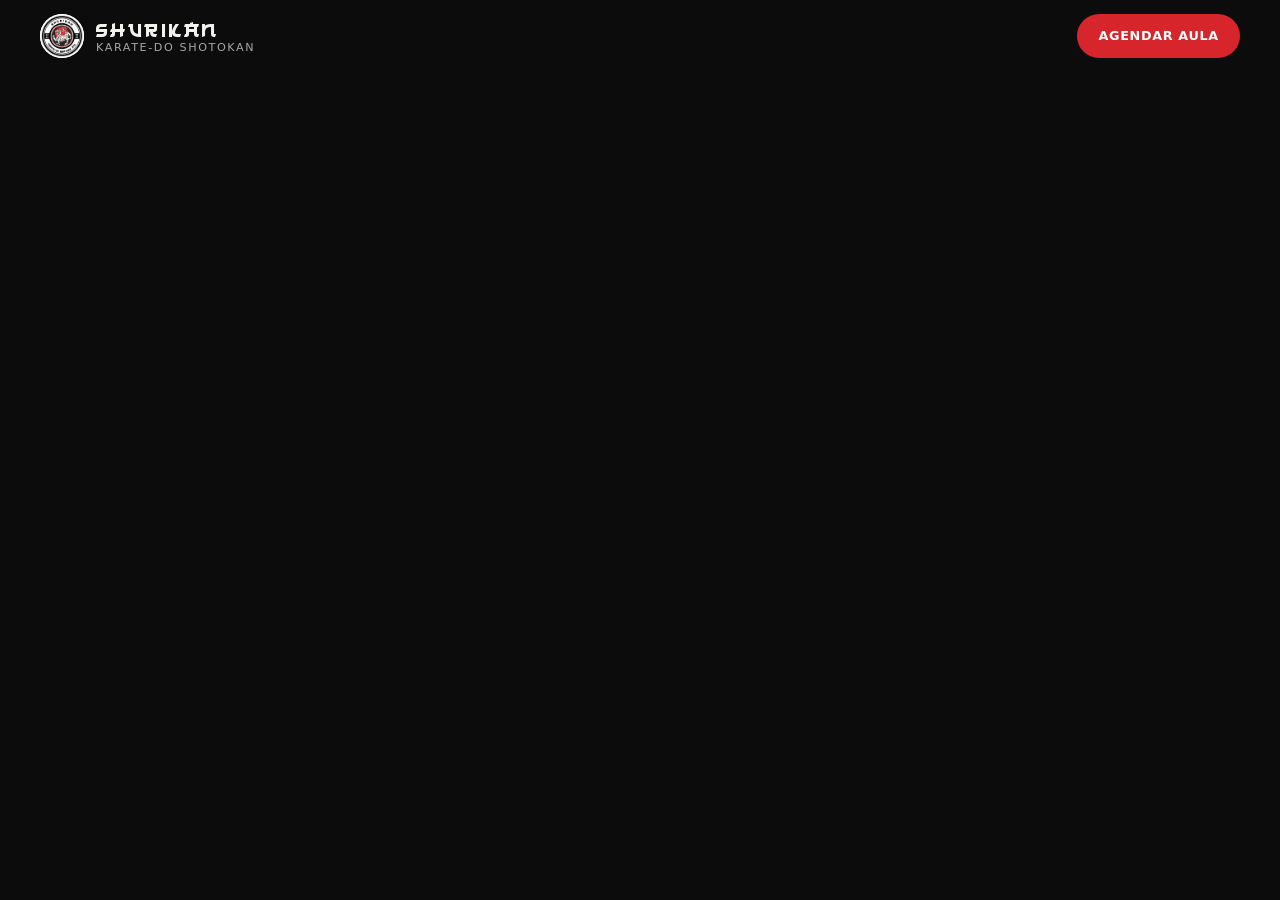
==== pages/skaa.html @ 4d8ead23 "add: pag Skaa em construcao" ====
<!doctype html>
<html lang="pt-br">
  <head>
    <meta charset="UTF-8" />
    <meta name="viewport" content="width=device-width, initial-scale=1.0" />
    <title>SKAA - Escola de Karate</title>

    <link rel="stylesheet" href="../css/style.css" />
    <link rel="icon" href="../assets/img/logo.png" type="image/png"/>

  </head>
  <body>

    <header class="header">
      <div class="container header__inner">
        <a href="/#inicio" class="brand" aria-label="Shurikan, página inicial">
          <span class="brand__logo"
            ><img src="../assets/img/logo.png" alt="Logo da academia" width="44" height="44"
          /></span>
          <span class="brand__text">
            <strong>Shurikan</strong>
            <small>Karate-Do Shotokan</small>
          </span>
        </a>

        <button
          class="nav-toggle"
          aria-expanded="false"
          aria-controls="menu"
          aria-label="Abrir menu"
        >
          <span></span><span></span><span></span>
        </button>

        <nav class="nav" id="menu" aria-label="Principal">
          <a href="/#contato" class="btn btn--red btn--sm">Agendar aula</a>
        </nav>
      </div>
    </header>

    <main>
      
    </main>

   
  </body>
</html>
---- css/style.css ----
/* =========================================================
   Shurikan Karate-Do Shotokan Ryu
   Tema único escuro, baseado no logo: preto, branco e o vermelho do sol.
   Raio: botões em pílula, todo o resto 14px.
   ========================================================= */

/* ---------- Fonte do título (Japanese 2020, Hawtpixel) ---------- */
@font-face {
  font-family: "Japanese 2020";
  src: url("../assets/fonts/japanese-2020.ttf") format("truetype");
  font-weight: 100 900; /* peso único: evita negrito "falso" */
  /* Os acentos desta fonte são vazios: letras acentuadas caem para a Oswald */
  unicode-range: U+0020-007E;
  font-display: swap;
}

:root {
  --bg: #0c0c0c;
  --ink: #131313;
  --surface: #1a1a1a;
  --text: #f2f1ee;
  --muted: #a6a6a6;
  --line: rgba(242, 241, 238, 0.1);
  --red: #d7262b;
  --red-dark: #a9171c;

  --font-brand: "Japanese 2020", "Oswald", "Arial Narrow", sans-serif;
  --font-ui: "Oswald", "Arial Narrow", sans-serif;
  --font-body: "Geist", system-ui, -apple-system, "Segoe UI", sans-serif;
  --font-jp: "Noto Serif JP", serif;

  --radius: 14px;
  --header-h: 72px;
  --container: 1200px;
  --ease: cubic-bezier(.16, 1, .3, 1);
}

/* ---------- Base ---------- */
*, *::before, *::after { box-sizing: border-box; }

html { scroll-behavior: smooth; scroll-padding-top: var(--header-h); }

body {
  margin: 0;
  font-family: var(--font-body);
  font-size: 1rem;
  line-height: 1.65;
  color: var(--text);
  background: var(--bg);
  -webkit-font-smoothing: antialiased;
}

img { max-width: 100%; display: block; }
a { color: inherit; }
h1, h2, h3 { margin: 0; line-height: 1.15; }
p { margin: 0 0 1rem; }
dl, dd { margin: 0; }

.container { width: min(100% - 32px, var(--container)); margin-inline: auto; }

.skip-link {
  position: absolute; left: 16px; top: -60px; z-index: 100;
  background: var(--red); color: var(--text); padding: 10px 16px; border-radius: 8px;
}
.skip-link:focus { top: 12px; }

:focus-visible { outline: 3px solid var(--red); outline-offset: 3px; }

.muted { color: var(--muted); max-width: 52ch; }
.lead { font-size: 1.15rem; color: var(--text); }
.note { margin: 1.75rem 0 0; font-size: .875rem; color: var(--muted); }

/* ---------- Botões ---------- */
.btn {
  display: inline-flex; align-items: center; justify-content: center;
  padding: .9rem 1.7rem; white-space: nowrap;
  font-family: var(--font-body); font-weight: 600; font-size: .95rem;
  letter-spacing: .05em; text-transform: uppercase; text-decoration: none;
  border: 2px solid transparent; border-radius: 999px; cursor: pointer;
  transition: transform .3s var(--ease), background-color .2s, color .2s, border-color .2s;
}
.btn:hover { transform: translateY(-2px); }
.btn:active { transform: translateY(1px) scale(.98); }
.btn--red { background: var(--red); color: #fff; }
.btn--red:hover { background: var(--red-dark); }
.btn--ghost { border-color: rgba(242, 241, 238, .5); color: var(--text); }
.btn--ghost:hover { border-color: var(--text); background: var(--text); color: var(--bg); }
.btn--light { background: var(--text); color: var(--red-dark); }
.btn--light:hover { background: var(--bg); color: var(--text); }
.btn--sm { padding: .6rem 1.2rem; font-size: .8rem; }
.btn--block { width: 100%; }

/* ---------- Títulos ---------- */
.eyebrow {
  font-family: var(--font-ui); font-weight: 500; font-size: .9rem;
  letter-spacing: .25em; text-transform: uppercase; color: var(--red);
  margin-bottom: 1.1rem;
}

.title {
  font-family: var(--font-brand); font-weight: 400;
  font-size: clamp(1.9rem, 3.8vw, 2.8rem); text-transform: uppercase;
  margin-bottom: 1.25rem; max-width: 24ch; text-wrap: balance;
}

.section { padding: clamp(5rem, 11vw, 8.5rem) 0; position: relative; }
.section--ink { background: var(--ink); }

/* ---------- Header ---------- */
.header {
  position: fixed; inset: 0 0 auto; z-index: 50; height: var(--header-h);
  display: flex; align-items: center;
  transition: background-color .3s, box-shadow .3s;
}
.header.is-scrolled { background: rgba(12, 12, 12, .9); backdrop-filter: blur(12px); box-shadow: 0 1px 0 var(--line); }
.header__inner { display: flex; align-items: center; justify-content: space-between; gap: 1rem; }

.brand { display: flex; align-items: center; gap: .75rem; text-decoration: none; }
.brand__logo { width: 44px; height: 44px; border-radius: 50%; overflow: hidden; background: #fff; flex-shrink: 0; }
.brand__logo img { width: 100%; height: 100%; transform: scale(1.18); }
.brand__text { display: flex; flex-direction: column; line-height: 1.15; }
.brand__text strong { font-family: var(--font-brand); font-weight: 400; font-size: 1.3rem; letter-spacing: .12em; text-transform: uppercase; }
.brand__text small { font-size: .7rem; letter-spacing: .14em; text-transform: uppercase; color: var(--muted); }

.nav { display: flex; align-items: center; gap: 2rem; }
.nav a:not(.btn) {
  position: relative; text-decoration: none;
  font-family: var(--font-body); font-weight: 500; font-size: .85rem; letter-spacing: .08em; text-transform: uppercase;
}
.nav a:not(.btn)::after {
  content: ""; position: absolute; left: 0; bottom: -6px; width: 100%; height: 2px;
  background: var(--red); transform: scaleX(0); transform-origin: left; transition: transform .3s var(--ease);
}
.nav a:not(.btn):hover::after, .nav a.is-active::after { transform: scaleX(1); }

.nav-toggle { display: none; }

/* ---------- Hero ---------- */
.hero {
  position: relative; min-height: 100vh; min-height: 100dvh;
  display: flex; align-items: center;
  padding: calc(var(--header-h) + 2.5rem) 0 4rem;
  background: radial-gradient(ellipse at 72% 45%, #1d1d1d 0%, var(--bg) 62%);
  overflow: hidden; isolation: isolate;
}
.hero__sun {
  position: absolute; z-index: -1;
  width: min(74vw, 700px); aspect-ratio: 1; border-radius: 50%;
  right: -7%; top: 50%; transform: translateY(-50%);
  background: radial-gradient(circle at 38% 36%, #e2353a 0%, var(--red) 46%, var(--red-dark) 100%);
}
.hero__kanji {
  position: absolute; z-index: -1; left: 1.5%; top: 50%; transform: translateY(-50%);
  writing-mode: vertical-rl; font-family: var(--font-jp); font-size: clamp(6rem, 15vw, 12rem);
  color: rgba(242, 241, 238, .035); line-height: 1; user-select: none;
}
.hero__inner { display: grid; grid-template-columns: 1.15fr .85fr; align-items: center; gap: 3rem; }
.hero h1 {
  font-family: var(--font-brand); font-weight: 400;
  font-size: clamp(2.3rem, 6.2vw, 4.6rem); text-transform: uppercase; margin-bottom: 1.5rem;
}
.hero h1 span { color: var(--red); }
.hero__lead { max-width: 30rem; font-size: 1.15rem; color: #d6d5d2; margin-bottom: 2.25rem; }
.hero__actions { display: flex; flex-wrap: wrap; gap: 1rem; }

.hero__emblem { display: flex; justify-content: center; }
.emblem {
  width: min(100%, 410px); aspect-ratio: 1; border-radius: 50%; overflow: hidden; background: #fff;
  box-shadow: 0 0 0 10px rgba(12, 12, 12, .35), 0 40px 90px rgba(60, 4, 6, .55);
}
.emblem img { width: 100%; height: 100%; transform: scale(1.12); }

/* Entrada do hero: guia o olhar título → texto → botões → emblema */
@media (prefers-reduced-motion: no-preference) {
  .hero__content > *, .hero__emblem { animation: rise .9s var(--ease) both; }
  .hero__content > :nth-child(2) { animation-delay: .08s; }
  .hero__content > :nth-child(3) { animation-delay: .16s; }
  .hero__content > :nth-child(4) { animation-delay: .24s; }
  .hero__emblem { animation-name: pop; animation-duration: 1.1s; animation-delay: .2s; }
}
@keyframes rise { from { opacity: 0; transform: translateY(24px); } }
@keyframes pop { from { opacity: 0; transform: scale(.92); } }

/* ---------- Filiações ---------- */
.affil { border-block: 1px solid var(--line); background: var(--bg); }
.affil__inner { display: flex; align-items: center; justify-content: center; gap: clamp(1.5rem, 4vw, 3rem); padding-block: 1.75rem; }
.affil__label { margin: 0; font-family: var(--font-ui); font-size: .95rem; letter-spacing: .2em; text-transform: uppercase; color: var(--muted); }
.affil__list { list-style: none; margin: 0; padding: 0; display: flex; align-items: center; }
.affil__list li { font-family: var(--font-brand); font-size: clamp(1.8rem, 4vw, 2.6rem); letter-spacing: .08em; padding-inline: clamp(1.5rem, 4vw, 3rem); }
.affil__list li + li { border-left: 1px solid var(--line); }
.affil__list li:last-child { padding-right: 0; }

/* ---------- O Dojo (assimétrico: texto largo, imagem estreita e deslocada) ---------- */
.dojo { display: grid; grid-template-columns: 7fr 5fr; gap: clamp(2.5rem, 7vw, 6rem); align-items: start; }
.dojo__text p:not(.lead) { color: var(--muted); max-width: 60ch; }

.pillars { margin-top: 2.5rem; border-top: 1px solid var(--line); }
.pillars > div { display: grid; grid-template-columns: 9rem 1fr; gap: 1rem; padding-top: 1.25rem; align-items: baseline; }
.pillars dt { font-family: var(--font-ui); letter-spacing: .12em; text-transform: uppercase; color: var(--red); }
.pillars dd { color: var(--muted); }

.dojo__media {
  position: relative; margin: 4rem 0 0; aspect-ratio: 4 / 5; border-radius: var(--radius);
  background: var(--surface); overflow: hidden;
  display: flex; flex-direction: column; align-items: center; justify-content: center; gap: 5.75rem;
  box-shadow: 0px 1px 10px 0px #ff0000ba;
}
.dojo__media::before {
  content: ""; position: absolute; width: 72%; aspect-ratio: 1; border-radius: 50%;
  background: var(--red); top: 13%;
}
.dojo__kanji {
  position: relative; font-family: var(--font-jp); font-size: clamp(5rem, 11vw, 8rem);
  writing-mode: vertical-rl; line-height: 1.05;
}
.dojo__media figcaption {
  position: relative; font-size: .9rem; letter-spacing: .14em; text-transform: uppercase; color: var(--muted);
  text-align: center; padding: 0 1.5rem;
}

/* ---------- Dojo Kun (cabeçalho fixo à esquerda, lista à direita) ---------- */
.kun-wrap { display: grid; grid-template-columns: 5fr 7fr; gap: clamp(2.5rem, 7vw, 6rem); align-items: start; }
.kun-head { position: sticky; top: calc(var(--header-h) + 2rem); }
.kun-head__kanji {
  display: block; margin-top: 2.5rem; font-family: var(--font-jp); font-size: clamp(3.5rem, 7vw, 5.5rem);
  line-height: 1; color: transparent; -webkit-text-stroke: 1px rgba(215, 38, 43, .7);
}

.kun { list-style: none; margin: 0; padding: 0; }
.kun li {
  display: grid; grid-template-columns: 3.5rem 1fr; gap: 1.5rem; align-items: start;
  padding: 1.9rem 0;
}
.kun li + li { border-top: 1px solid var(--line); }
.kun li:first-child { padding-top: 0; }
.kun__mark { font-family: var(--font-jp); font-size: 2.6rem; line-height: .8; color: var(--red); padding-top: .55rem; }
.kun h3 {
  font-family: var(--font-ui); font-weight: 500; font-size: clamp(1.25rem, 2.3vw, 1.6rem);
  text-transform: uppercase; letter-spacing: .03em; margin-bottom: .35rem;
}
.kun p { margin: 0; color: var(--muted); font-style: italic; }

/* ---------- Horários (dois blocos de tamanhos diferentes) ---------- */
.schedule { display: grid; grid-template-columns: 7fr 5fr; gap: 1.25rem; margin-top: 1.5rem; }
.slot {
  border-radius: var(--radius); background: var(--surface); padding: clamp(1.75rem, 4vw, 2.75rem);
  display: flex; flex-direction: column; min-height: 17rem;
}
.slot--red { background: var(--red); }
.slot__days { font-family: var(--font-ui); font-size: 1.05rem; letter-spacing: .18em; text-transform: uppercase; margin-bottom: auto; }
.slot__time { font-family: var(--font-brand); font-size: clamp(2.6rem, 6vw, 4.4rem); line-height: 1; margin: 2rem 0 .75rem; white-space: nowrap; }
.slot__time span { font-family: var(--font-ui); font-size: .38em; letter-spacing: .1em; text-transform: uppercase; vertical-align: middle; opacity: .7; }
.slot__period { margin: 0; color: var(--muted); }
.slot--red .slot__period { color: rgba(255, 255, 255, .8); }

/* ---------- Faixas ---------- */
.grad-head { margin-bottom: 3.5rem; }
.belts { list-style: none; padding: 0; margin: 0; display: grid; grid-template-columns: repeat(9, 1fr); gap: 1rem; }
.belts li {
  display: flex; flex-direction: column; align-items: center; gap: 1rem;
  font-family: var(--font-ui); text-transform: uppercase; letter-spacing: .08em; font-size: .9rem; color: var(--muted);
}
.belt {
  position: relative; width: 100%; height: 22px; border-radius: 4px; background: var(--belt);
  box-shadow: none;
}
.belt::after {
  content: ""; position: absolute; left: 50%; top: 50%; width: 18px; height: 36px; transform: translate(-50%, -50%);
  background: var(--belt); border-radius: 3px;
}
.belts__black .belt, .belts__black .belt::after { box-shadow: inset 0 0 0 1px rgba(242, 241, 238, .3); }
.belts__black { color: var(--text) !important; }

/* ---------- Chamada (único bloco de cor da página) ---------- */
.cta { background: var(--red); padding: clamp(3.5rem, 7vw, 5rem) 0; overflow: hidden; }
.cta__inner { position: relative; display: flex; align-items: center; justify-content: space-between; gap: 2rem; }
.cta__kanji {
  position: absolute; right: 22%; top: 50%; transform: translateY(-50%);
  font-family: var(--font-jp); font-size: 10rem; color: rgba(0, 0, 0, .13); pointer-events: none;
}
.cta h2 { font-family: var(--font-ui); font-weight: 600; font-size: clamp(1.8rem, 4vw, 2.6rem); text-transform: uppercase; margin-bottom: .4rem; }
.cta p { margin: 0; color: rgba(255, 255, 255, .88); }
.cta .btn { position: relative; }

/* ---------- Contato ---------- */
.contact { display: grid; grid-template-columns: 1fr 1fr; gap: clamp(2.5rem, 7vw, 6rem); align-items: start; }
.contact-list { margin-top: 2.5rem; border-top: 1px solid var(--line); }
.contact-list > div { padding-top: 1.25rem; }
.contact-list dt { font-size: .78rem; letter-spacing: .18em; text-transform: uppercase; color: var(--red); font-weight: 600; }
.contact-list a { font-size: 1.15rem; text-decoration: none; transition: color .2s; }
.contact-list a:hover { color: var(--red); }

.form {
  background: var(--surface); border-radius: var(--radius);
  padding: clamp(1.5rem, 4vw, 2.5rem); display: grid; gap: 1.5rem;
}
.field { display: grid; gap: .5rem; }
.field label { font-size: .85rem; font-weight: 600; letter-spacing: .06em; text-transform: uppercase; }
.optional { font-weight: 400; text-transform: none; color: var(--muted); }
.field input, .field textarea {
  width: 100%; padding: .9rem 1rem; font: inherit; color: var(--text);
  background: var(--bg); border: 1px solid #3a3a3a; border-radius: var(--radius); transition: border-color .2s;
}
.field textarea { resize: vertical; }
.field input::placeholder, .field textarea::placeholder { color: #8a8a8a; }
.field input:focus, .field textarea:focus { outline: none; border-color: var(--red); box-shadow: 0 0 0 3px rgba(215, 38, 43, .25); }
.field input[aria-invalid="true"] { border-color: #ff6b6f; }
.field__error { margin: 0; color: #ff8a8d; font-size: .875rem; }

/* Mapa: ocupa as duas colunas; filtro escurece o mapa para seguir o tema da página */
.map { grid-column: 1 / -1; min-width: 0; height: clamp(320px, 36vw, 460px); border-radius: var(--radius); overflow: hidden; background: var(--surface); }
.map iframe { display: block; width: 100%; height: 100%; border: 0; filter: invert(.9) hue-rotate(180deg) saturate(.6) contrast(.95); }

/* ---------- Rodapé ---------- */
.footer { border-top: 1px solid var(--line); padding: 2.5rem 0; color: var(--muted); }
.footer__inner { display: grid; grid-template-columns: 1fr auto 1fr; align-items: center; gap: 1.5rem; }
.footer__affil { margin: 0; font-size: .85rem; letter-spacing: .08em; text-transform: uppercase; }
.footer__affil strong { color: var(--text); }
.footer__copy { margin: 0; font-size: .85rem; justify-self: end; }
.footer__oss { font-family: var(--font-jp); color: var(--red); margin-left: .5rem; }

/* ---------- Revelação ao rolar ---------- */
@media (prefers-reduced-motion: no-preference) {
  .js .reveal { opacity: 0; transform: translateY(28px); transition: opacity .9s var(--ease), transform .9s var(--ease); }
  .js .reveal.is-visible { opacity: 1; transform: none; }
}

@media (prefers-reduced-motion: reduce) {
  html { scroll-behavior: auto; }
  *, *::before, *::after { transition-duration: .01ms !important; }
}

/* ---------- Responsivo ---------- */
@media (max-width: 1024px) {
  .belts { grid-template-columns: repeat(3, 1fr); row-gap: 2.25rem; column-gap: 1.5rem; }
  .footer__inner { grid-template-columns: 1fr; justify-items: center; text-align: center; }
  .footer__copy { justify-self: center; }
}

@media (max-width: 880px) {
  .nav-toggle {
    display: flex; flex-direction: column; justify-content: center; gap: 5px;
    width: 44px; height: 44px; padding: 10px; border: 0; background: transparent; cursor: pointer; z-index: 60;
  }
  .nav-toggle span { display: block; height: 2px; background: var(--text); transition: transform .3s, opacity .3s; }
  .nav-toggle[aria-expanded="true"] span:nth-child(1) { transform: translateY(7px) rotate(45deg); }
  .nav-toggle[aria-expanded="true"] span:nth-child(2) { opacity: 0; }
  .nav-toggle[aria-expanded="true"] span:nth-child(3) { transform: translateY(-7px) rotate(-45deg); }

  .nav {
    position: fixed; inset: 0; flex-direction: column; justify-content: center; gap: 2rem;
    background: var(--bg); transform: translateX(100%); visibility: hidden;
    transition: transform .4s var(--ease), visibility .4s;
  }
  .nav.is-open { transform: none; visibility: visible; }
  .nav a:not(.btn) { font-size: 1.5rem; }
  body.menu-open { overflow: hidden; }

  .hero__inner { grid-template-columns: 1fr; text-align: center; gap: 2.5rem; }
  .hero__content { order: 2; }
  .hero__lead { margin-inline: auto; }
  .hero__actions { justify-content: center; }
  .hero__emblem { order: 1; }
  .emblem { width: min(60vw, 270px); }
  .hero__sun { right: 50%; top: calc(var(--header-h) + 2.5rem + min(30vw, 135px)); transform: translate(50%, -50%); width: min(84vw, 350px); }

  .dojo, .kun-wrap, .contact { grid-template-columns: 1fr; }
  .dojo__media { margin: 0; aspect-ratio: 16 / 10; gap: 2.8rem; }
  .dojo__media::before { width: 39%; top: 10%; }
  .dojo__kanji { font-size: clamp(4rem, 9vw, 6rem); }
  .kun-head { position: static; }
  .kun-head__kanji { display: none; }
  .schedule { grid-template-columns: 1fr; }
  .slot { min-height: 0; }
}

@media (max-width: 560px) {
  .brand__text small { display: none; }
  .affil__inner { flex-direction: column; gap: .75rem; }
  .pillars > div { grid-template-columns: 1fr; gap: .2rem; }
  .kun li { grid-template-columns: 2.5rem 1fr; gap: 1rem; }
  .kun__mark { font-size: 2rem; }
  .hero__actions .btn { width: 100%; }
  .cta__inner { flex-direction: column; align-items: flex-start; }
  .cta__kanji { right: -10px; font-size: 7rem; }
}

/* Links das filiações */
.affil__list a, .footer__affil a { text-decoration: none; transition: color .2s; }
.affil__list a:hover, .footer__affil a:hover, .footer__affil a:hover strong { color: var(--red); }
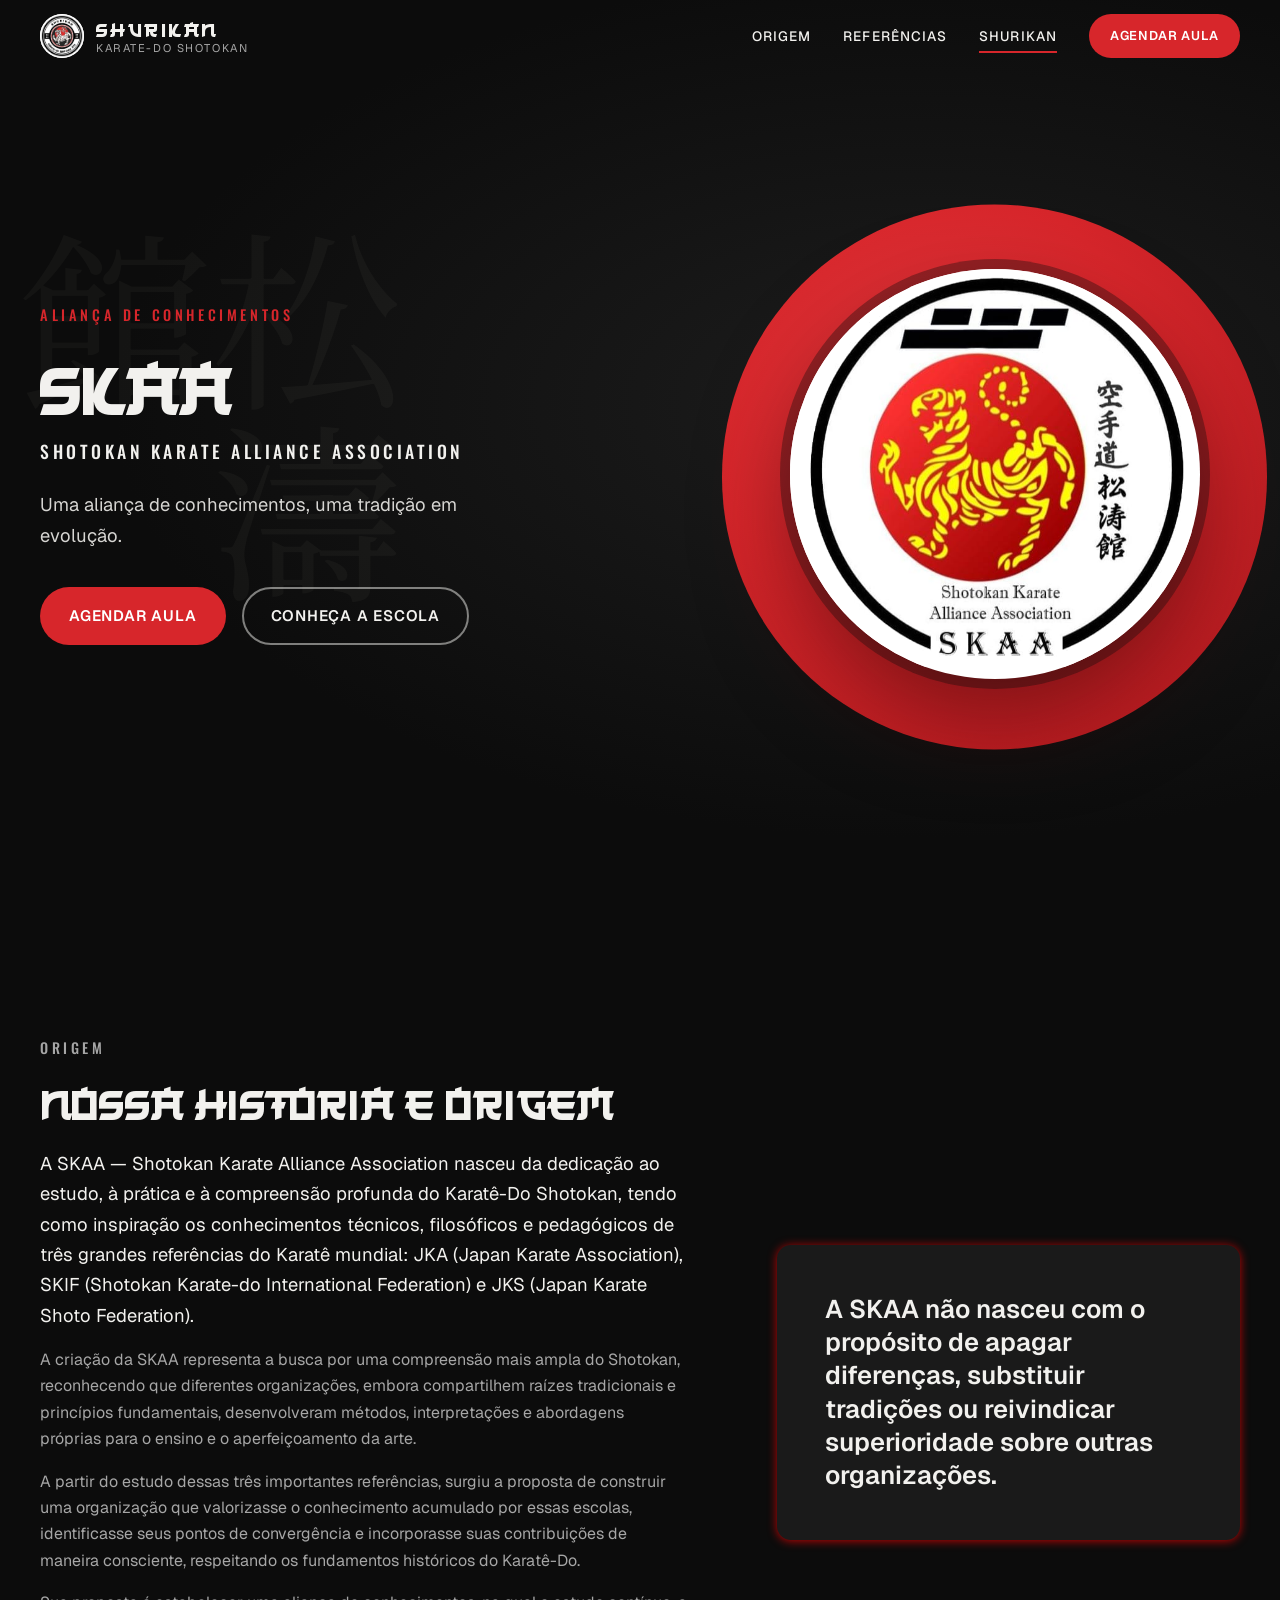
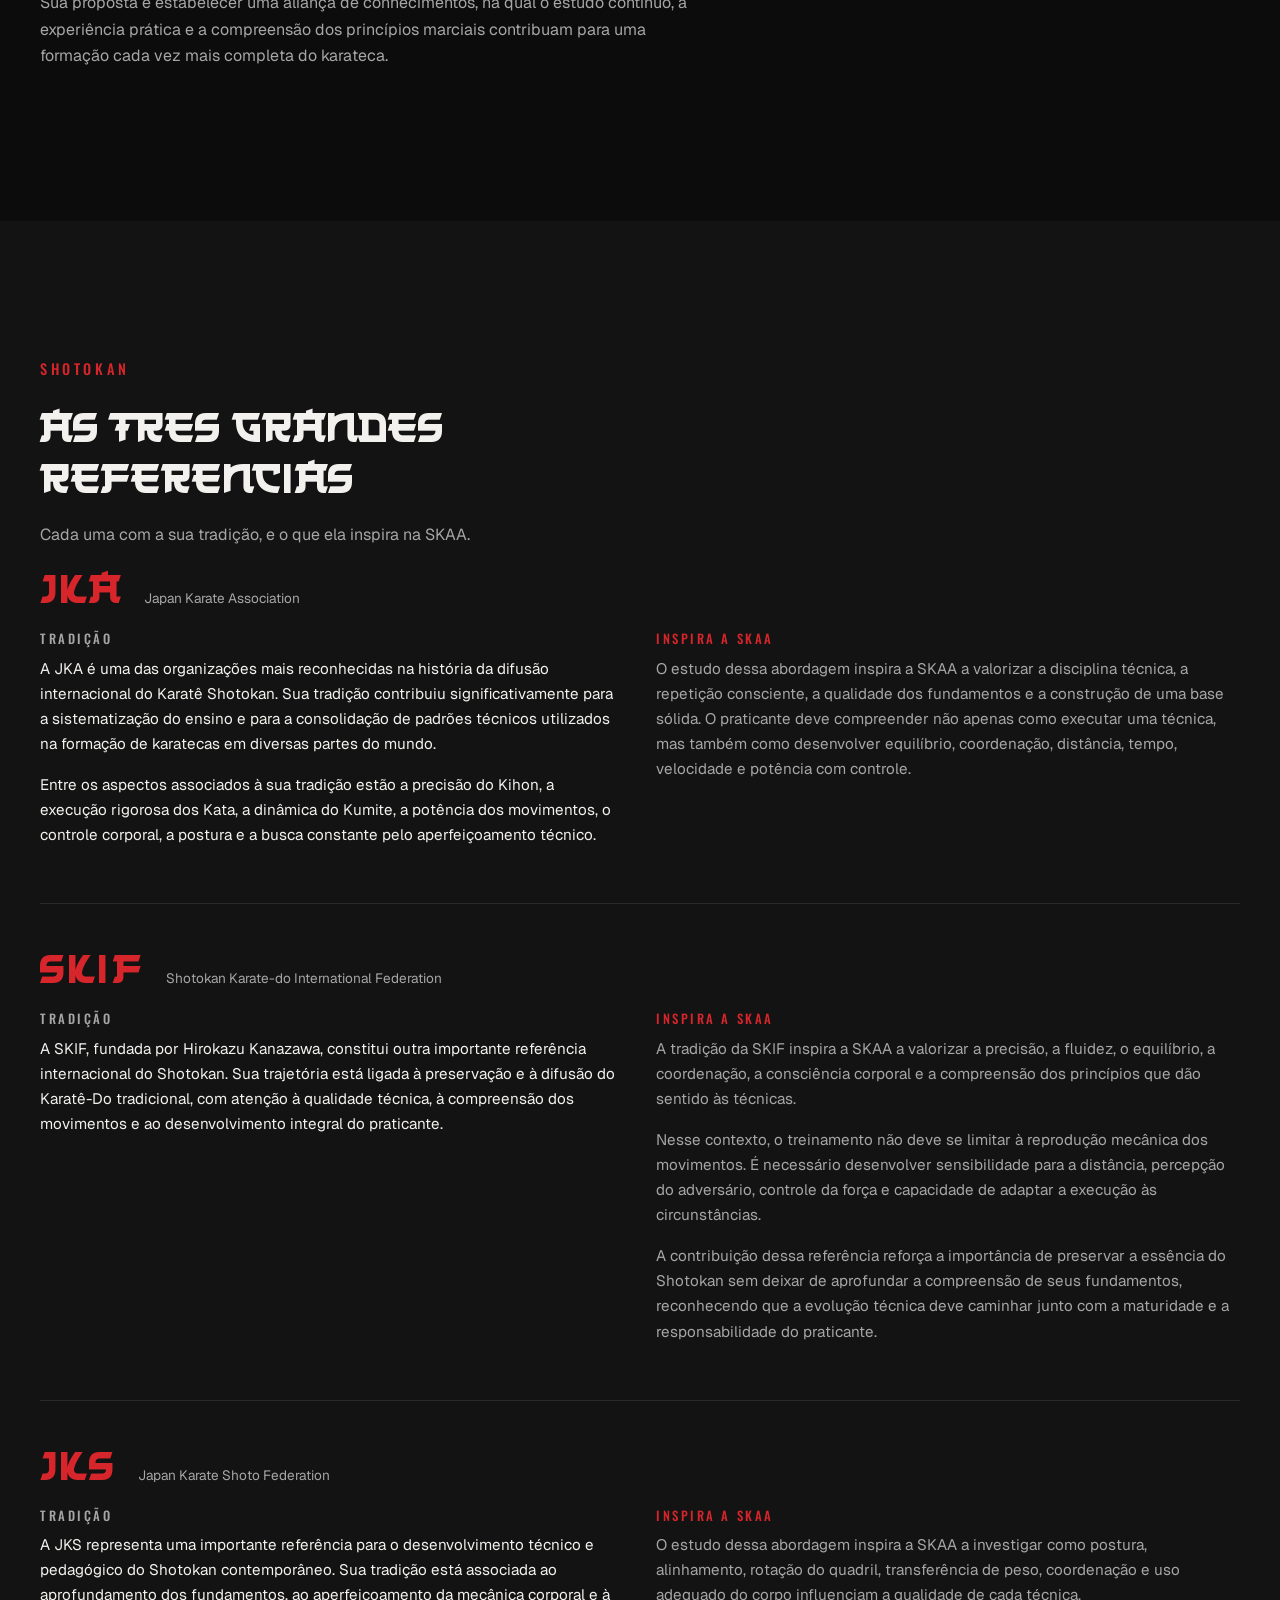
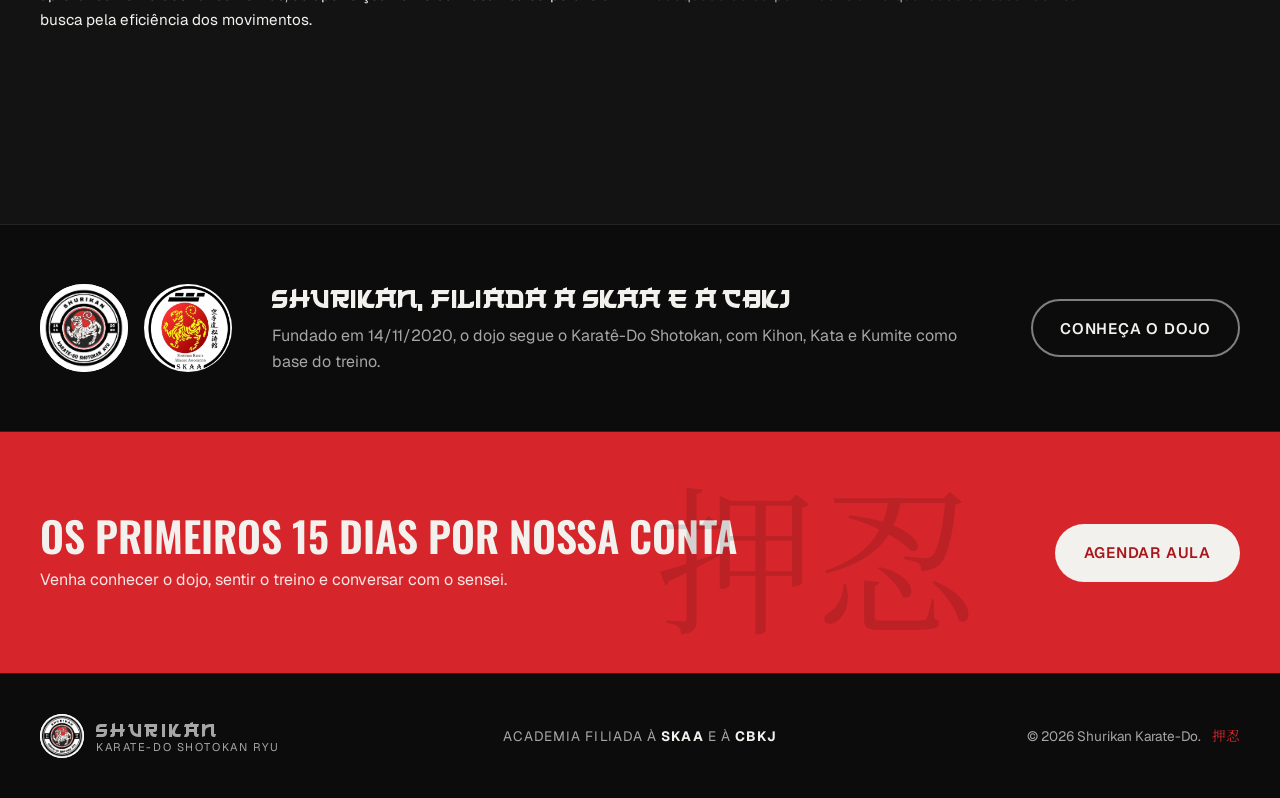
==== commit 3d8efdd9: "add: pag Skaa finalizada" ====
--- a/pages/skaa.html
+++ b/pages/skaa.html
@@ -1,21 +1,61 @@
 <!doctype html>
-<html lang="pt-br">
+<html lang="pt-BR">
   <head>
-    <meta charset="UTF-8" />
-    <meta name="viewport" content="width=device-width, initial-scale=1.0" />
-    <title>SKAA - Escola de Karate</title>
-
-    <link rel="stylesheet" href="../css/style.css" />
-    <link rel="icon" href="../assets/img/logo.png" type="image/png"/>
-
+    <meta charset="utf-8" />
+    <meta name="viewport" content="width=device-width, initial-scale=1" />
+    <title>SKAA | Shotokan Karate Alliance Association</title>
+    <meta
+      name="description"
+      content="SKAA, Shotokan Karate Alliance Association: uma aliança de conhecimentos inspirada em JKA, SKIF e JKS. Conheça a escola de Karatê-Do Shotokan seguida pela Shurikan."
+    />
+    <meta name="theme-color" content="#0c0c0c" />
+    <meta name="color-scheme" content="dark" />
+
+    <meta
+      property="og:title"
+      content="SKAA | Shotokan Karate Alliance Association"
+    />
+    <meta
+      property="og:description"
+      content="Uma aliança de conhecimentos, uma tradição em evolução."
+    />
+    <meta property="og:image" content="../assets/img/logo-skaa.png" />
+    <meta property="og:type" content="website" />
+
+    <link rel="icon" type="image/png" href="../assets/img/logo.png" />
+    <link
+      rel="preload"
+      href="../assets/fonts/japanese-2020.ttf"
+      as="font"
+      type="font/ttf"
+      crossorigin
+    />
+    <link rel="preconnect" href="https://fonts.googleapis.com" />
+    <link rel="preconnect" href="https://fonts.gstatic.com" crossorigin />
+    <link
+      href="https://fonts.googleapis.com/css2?family=Geist:wght@400;500;600&family=Noto+Serif+JP:wght@700&family=Oswald:wght@500;600&display=swap"
+      rel="stylesheet"
+    />
+    <link rel="stylesheet" href="../css/skaa_style.css" />
+    <script>
+      document.documentElement.classList.add("js");
+    </script>
   </head>
   <body>
-
+    <!-- ============ CABEÇALHO ============ -->
     <header class="header">
       <div class="container header__inner">
-        <a href="/#inicio" class="brand" aria-label="Shurikan, página inicial">
+        <a
+          href="../index.html#inicio"
+          class="brand"
+          aria-label="Shurikan, página inicial"
+        >
           <span class="brand__logo"
-            ><img src="../assets/img/logo.png" alt="Logo da academia" width="44" height="44"
+            ><img
+              src="../assets/img/logo.png"
+              alt="Logo dogo shurikan"
+              width="44"
+              height="44"
           /></span>
           <span class="brand__text">
             <strong>Shurikan</strong>
@@ -33,15 +73,284 @@
         </button>
 
         <nav class="nav" id="menu" aria-label="Principal">
-          <a href="/#contato" class="btn btn--red btn--sm">Agendar aula</a>
+          <a href="#origem">Origem</a>
+          <a href="#referencias">Referências</a>
+          <a href="#shurikan">Shurikan</a>
+          <a href="../index.html#contato" class="btn btn--red btn--sm"
+            >Agendar aula</a
+          >
         </nav>
       </div>
     </header>
 
-    <main>
-      
+    <main id="conteudo">
+      <!-- ============ HERO ============ -->
+      <section class="hero hero--skaa" id="inicio">
+        <div class="hero__sun" aria-hidden="true"></div>
+        <span class="hero__kanji" aria-hidden="true">松濤館</span>
+
+        <div class="container hero__inner">
+          <div class="hero__content">
+            <p class="eyebrow">Aliança de conhecimentos</p>
+            <h1>SKAA</h1>
+            <p class="hero__sub">Shotokan Karate Alliance Association</p>
+            <p class="hero__lead">
+              Uma aliança de conhecimentos, uma tradição em evolução.
+            </p>
+            <div class="hero__actions">
+              <a href="../index.html#contato" class="btn btn--red"
+                >Agendar aula</a
+              >
+              <a href="#referencias" class="btn btn--ghost">Conheça a escola</a>
+            </div>
+          </div>
+
+          <div class="hero__emblem">
+            <div class="emblem emblem--skaa">
+              <img
+                src="../assets/img/logo_Skaa.jpeg"
+                alt="Emblema da SKAA, Shotokan Karate Alliance Association, com o tigre Shotokan sobre um sol vermelho"
+                width="410"
+                height="420"
+                fetchpriority="high"
+              />
+            </div>
+          </div>
+        </div>
+      </section>
+
+      <!-- ============ HISTÓRIA E ORIGEM ============ -->
+      <section class="section" id="origem">
+        <div class="container origin">
+          <div class="origin__text reveal">
+            <p class="eyebrow">Origem</p>
+            <h2 class="title">Nossa historia e origem</h2>
+            <p class="lead">
+              A SKAA — Shotokan Karate Alliance Association nasceu da dedicação
+              ao estudo, à prática e à compreensão profunda do Karatê-Do
+              Shotokan, tendo como inspiração os conhecimentos técnicos,
+              filosóficos e pedagógicos de três grandes referências do Karatê
+              mundial: JKA (Japan Karate Association), SKIF (Shotokan Karate-do
+              International Federation) e JKS (Japan Karate Shoto Federation).
+            </p>
+            <p>
+              A criação da SKAA representa a busca por uma compreensão mais
+              ampla do Shotokan, reconhecendo que diferentes organizações,
+              embora compartilhem raízes tradicionais e princípios fundamentais,
+              desenvolveram métodos, interpretações e abordagens próprias para o
+              ensino e o aperfeiçoamento da arte.
+            </p>
+            <p>
+              A partir do estudo dessas três importantes referências, surgiu a
+              proposta de construir uma organização que valorizasse o
+              conhecimento acumulado por essas escolas, identificasse seus
+              pontos de convergência e incorporasse suas contribuições de
+              maneira consciente, respeitando os fundamentos históricos do
+              Karatê-Do.
+            </p>
+            <p>
+              Sua proposta é estabelecer uma aliança de conhecimentos, na qual o
+              estudo contínuo, a experiência prática e a compreensão dos
+              princípios marciais contribuam para uma formação cada vez mais
+              completa do karateca.
+            </p>
+          </div>
+
+          <figure class="quote reveal">
+            <blockquote>
+              <p>
+                A SKAA não nasceu com o propósito de apagar diferenças,
+                substituir tradições ou reivindicar superioridade sobre outras
+                organizações.
+              </p>
+            </blockquote>
+          </figure>
+        </div>
+      </section>
+
+      <!-- ============ AS TRÊS GRANDES REFERÊNCIAS ============ -->
+      <section class="section section--ink" id="referencias">
+        <div class="container kun-wrap">
+          <header class="kun-head reveal">
+            <p class="eyebrow">Shotokan</p>
+            <h2 class="title">As tres grandes referencias</h2>
+            <p class="muted">
+              Cada uma com a sua tradição, e o que ela inspira na SKAA.
+            </p>
+          </header>
+
+          <div class="refs">
+            <article class="ref reveal">
+              <div>
+                <h3 class="ref__sigla">JKA</h3>
+                <p class="ref__name">Japan Karate Association</p>
+              </div>
+              <div>
+                <p class="ref__label">Tradição</p>
+                <p>
+                  A JKA é uma das organizações mais reconhecidas na história da
+                  difusão internacional do Karatê Shotokan. Sua tradição
+                  contribuiu significativamente para a sistematização do ensino
+                  e para a consolidação de padrões técnicos utilizados na
+                  formação de karatecas em diversas partes do mundo.
+                </p>
+                <p>
+                  Entre os aspectos associados à sua tradição estão a precisão
+                  do Kihon, a execução rigorosa dos Kata, a dinâmica do Kumite,
+                  a potência dos movimentos, o controle corporal, a postura e a
+                  busca constante pelo aperfeiçoamento técnico.
+                </p>
+              </div>
+              <div class="ref__insp">
+                <p class="ref__label ref__label--red">Inspira a SKAA</p>
+                <p>
+                  O estudo dessa abordagem inspira a SKAA a valorizar a
+                  disciplina técnica, a repetição consciente, a qualidade dos
+                  fundamentos e a construção de uma base sólida. O praticante
+                  deve compreender não apenas como executar uma técnica, mas
+                  também como desenvolver equilíbrio, coordenação, distância,
+                  tempo, velocidade e potência com controle.
+                </p>
+              </div>
+            </article>
+            <article class="ref reveal">
+              <div>
+                <h3 class="ref__sigla">SKIF</h3>
+                <p class="ref__name">
+                  Shotokan Karate-do International Federation
+                </p>
+              </div>
+              <div>
+                <p class="ref__label">Tradição</p>
+                <p>
+                  A SKIF, fundada por Hirokazu Kanazawa, constitui outra
+                  importante referência internacional do Shotokan. Sua
+                  trajetória está ligada à preservação e à difusão do Karatê-Do
+                  tradicional, com atenção à qualidade técnica, à compreensão
+                  dos movimentos e ao desenvolvimento integral do praticante.
+                </p>
+              </div>
+              <div class="ref__insp">
+                <p class="ref__label ref__label--red">Inspira a SKAA</p>
+                <p>
+                  A tradição da SKIF inspira a SKAA a valorizar a precisão, a
+                  fluidez, o equilíbrio, a coordenação, a consciência corporal e
+                  a compreensão dos princípios que dão sentido às técnicas.
+                </p>
+                <p>
+                  Nesse contexto, o treinamento não deve se limitar à reprodução
+                  mecânica dos movimentos. É necessário desenvolver
+                  sensibilidade para a distância, percepção do adversário,
+                  controle da força e capacidade de adaptar a execução às
+                  circunstâncias.
+                </p>
+                <p>
+                  A contribuição dessa referência reforça a importância de
+                  preservar a essência do Shotokan sem deixar de aprofundar a
+                  compreensão de seus fundamentos, reconhecendo que a evolução
+                  técnica deve caminhar junto com a maturidade e a
+                  responsabilidade do praticante.
+                </p>
+              </div>
+            </article>
+            <article class="ref reveal">
+              <div>
+                <h3 class="ref__sigla">JKS</h3>
+                <p class="ref__name">Japan Karate Shoto Federation</p>
+              </div>
+              <div>
+                <p class="ref__label">Tradição</p>
+                <p>
+                  A JKS representa uma importante referência para o
+                  desenvolvimento técnico e pedagógico do Shotokan
+                  contemporâneo. Sua tradição está associada ao aprofundamento
+                  dos fundamentos, ao aperfeiçoamento da mecânica corporal e à
+                  busca pela eficiência dos movimentos.
+                </p>
+              </div>
+              <div class="ref__insp">
+                <p class="ref__label ref__label--red">Inspira a SKAA</p>
+                <p>
+                  O estudo dessa abordagem inspira a SKAA a investigar como
+                  postura, alinhamento, rotação do quadril, transferência de
+                  peso, coordenação e uso adequado do corpo influenciam a
+                  qualidade de cada técnica.
+                </p>
+              </div>
+            </article>
+          </div>
+        </div>
+      </section>
+
+      <!-- ============ SHURIKAN E A SKAA ============ -->
+      <section class="alliance" id="shurikan" aria-label="Shurikan e a SKAA">
+        <div class="container alliance__inner reveal">
+          <div class="alliance__logos" aria-hidden="true">
+            <span
+              ><img src="../assets/img/logo.png" alt="" width="88" height="88"
+            /></span>
+            <span
+              ><img
+                src="../assets/img/logo_Skaa.jpeg"
+                alt=""
+                width="88"
+                height="88"
+            /></span>
+          </div>
+          <div class="alliance__body">
+            <h2>Shurikan, filiada a SKAA e a CBKJ</h2>
+            <p>
+              Fundado em 14/11/2020, o dojo segue o Karatê-Do Shotokan, com
+              Kihon, Kata e Kumite como base do treino.
+            </p>
+          </div>
+          <a class="btn btn--ghost" href="../index.html#dojo">Conheça o dojo</a>
+        </div>
+      </section>
+
+      <!-- ============ CHAMADA ============ -->
+      <section class="cta">
+        <div class="container cta__inner reveal">
+          <span class="cta__kanji" aria-hidden="true">押忍</span>
+          <div>
+            <h2>Os primeiros 15 dias por nossa conta</h2>
+            <p>
+              Venha conhecer o dojo, sentir o treino e conversar com o sensei.
+            </p>
+          </div>
+          <a class="btn btn--light" data-whatsapp href="../index.html#contato"
+            >Agendar aula</a
+          >
+        </div>
+      </section>
     </main>
 
-   
+    <!-- ============ RODAPÉ ============ -->
+    <footer class="footer">
+      <div class="container footer__inner">
+        <a href="../index.html#inicio" class="brand">
+          <span class="brand__logo"
+            ><img src="../assets/img/logo.png" alt="" width="44" height="44"
+          /></span>
+          <span class="brand__text"
+            ><strong>Shurikan</strong
+            ><small>Karate-Do Shotokan Ryu</small></span
+          >
+        </a>
+        <p class="footer__affil">
+          Academia filiada à <a href="skaa.html"><strong>SKAA</strong></a> e à
+          <a href="https://cbkj.org/" target="_blank" rel="noopener"
+            ><strong>CBKJ</strong></a
+          >
+        </p>
+        <p class="footer__copy">
+          © <span id="ano"></span> Shurikan Karate-Do.
+          <span class="footer__oss" lang="ja">押忍</span>
+        </p>
+      </div>
+    </footer>
+
+    <script src="../js/config.js"></script>
+    <script src="../js/main.js"></script>
   </body>
 </html>
--- a/css/skaa_style.css
+++ b/css/skaa_style.css
@@ -0,0 +1,976 @@
+/* =========================================================
+   Shurikan Karate-Do Shotokan Ryu
+   Tema único escuro, baseado no logo: preto, branco e o vermelho do sol.
+   Raio: botões em pílula, todo o resto 14px.
+   ========================================================= */
+
+/* ---------- Fonte do título (Japanese 2020, Hawtpixel) ---------- */
+@font-face {
+  font-family: "Japanese 2020";
+  src: url("../assets/fonts/japanese-2020.ttf") format("truetype");
+  font-weight: 100 900; /* peso único: evita negrito "falso" */
+  /* Os acentos desta fonte são vazios: letras acentuadas caem para a Oswald */
+  unicode-range: U+0020-007E;
+  font-display: swap;
+}
+
+:root {
+  --bg: #0c0c0c;
+  --ink: #131313;
+  --surface: #1a1a1a;
+  --text: #f2f1ee;
+  --muted: #a6a6a6;
+  --line: rgba(242, 241, 238, 0.1);
+  --red: #d7262b;
+  --red-dark: #a9171c;
+
+  --font-brand: "Japanese 2020", "Oswald", "Arial Narrow", sans-serif;
+  --font-ui: "Oswald", "Arial Narrow", sans-serif;
+  --font-body: "Geist", system-ui, -apple-system, "Segoe UI", sans-serif;
+  --font-jp: "Noto Serif JP", serif;
+
+  --radius: 14px;
+  --header-h: 72px;
+  --container: 1200px;
+  --ease: cubic-bezier(0.16, 1, 0.3, 1);
+}
+
+/* ---------- Base ---------- */
+*,
+*::before,
+*::after {
+  box-sizing: border-box;
+}
+
+html {
+  scroll-behavior: smooth;
+  scroll-padding-top: var(--header-h);
+}
+
+body {
+  margin: 0;
+  font-family: var(--font-body);
+  font-size: 1rem;
+  line-height: 1.65;
+  color: var(--text);
+  background: var(--bg);
+  -webkit-font-smoothing: antialiased;
+}
+
+img {
+  max-width: 100%;
+  display: block;
+}
+a {
+  color: inherit;
+}
+h1,
+h2,
+h3 {
+  margin: 0;
+  line-height: 1.15;
+}
+p {
+  margin: 0 0 1rem;
+}
+dl,
+dd {
+  margin: 0;
+}
+
+.container {
+  width: min(100% - 32px, var(--container));
+  margin-inline: auto;
+}
+
+.skip-link {
+  position: absolute;
+  left: 16px;
+  top: -60px;
+  z-index: 100;
+  background: var(--red);
+  color: var(--text);
+  padding: 10px 16px;
+  border-radius: 8px;
+}
+.skip-link:focus {
+  top: 12px;
+}
+
+:focus-visible {
+  outline: 3px solid var(--red);
+  outline-offset: 3px;
+}
+
+.muted {
+  color: var(--muted);
+  max-width: 52ch;
+}
+.lead {
+  font-size: 1.15rem;
+  color: var(--text);
+}
+.note {
+  margin: 1.75rem 0 0;
+  font-size: 0.875rem;
+  color: var(--muted);
+}
+
+/* ---------- Botões ---------- */
+.btn {
+  display: inline-flex;
+  align-items: center;
+  justify-content: center;
+  padding: 0.9rem 1.7rem;
+  white-space: nowrap;
+  font-family: var(--font-body);
+  font-weight: 600;
+  font-size: 0.95rem;
+  letter-spacing: 0.05em;
+  text-transform: uppercase;
+  text-decoration: none;
+  border: 2px solid transparent;
+  border-radius: 999px;
+  cursor: pointer;
+  transition:
+    transform 0.3s var(--ease),
+    background-color 0.2s,
+    color 0.2s,
+    border-color 0.2s;
+}
+.btn:hover {
+  transform: translateY(-2px);
+}
+.btn:active {
+  transform: translateY(1px) scale(0.98);
+}
+.btn--red {
+  background: var(--red);
+  color: #fff;
+}
+.btn--red:hover {
+  background: var(--red-dark);
+}
+.btn--ghost {
+  border-color: rgba(242, 241, 238, 0.5);
+  color: var(--text);
+}
+.btn--ghost:hover {
+  border-color: var(--text);
+  background: var(--text);
+  color: var(--bg);
+}
+.btn--light {
+  background: var(--text);
+  color: var(--red-dark);
+}
+.btn--light:hover {
+  background: var(--bg);
+  color: var(--text);
+}
+.btn--sm {
+  padding: 0.6rem 1.2rem;
+  font-size: 0.8rem;
+}
+.btn--block {
+  width: 100%;
+}
+
+/* ---------- Títulos ---------- */
+.eyebrow {
+  font-family: var(--font-ui);
+  font-weight: 500;
+  font-size: 0.9rem;
+  letter-spacing: 0.25em;
+  text-transform: uppercase;
+  color: var(--red);
+  margin-bottom: 1.1rem;
+}
+
+.title {
+  font-family: var(--font-brand);
+  font-weight: 400;
+  font-size: clamp(1.9rem, 3.8vw, 2.8rem);
+  text-transform: uppercase;
+  margin-bottom: 1.25rem;
+  max-width: 24ch;
+  text-wrap: balance;
+}
+
+.section {
+  padding: clamp(5rem, 11vw, 8.5rem) 0;
+  position: relative;
+}
+.section--ink {
+  background: var(--ink);
+}
+
+/* ---------- Header ---------- */
+.header {
+  position: fixed;
+  inset: 0 0 auto;
+  z-index: 50;
+  height: var(--header-h);
+  display: flex;
+  align-items: center;
+  transition:
+    background-color 0.3s,
+    box-shadow 0.3s;
+}
+.header.is-scrolled {
+  background: rgba(12, 12, 12, 0.9);
+  backdrop-filter: blur(12px);
+  box-shadow: 0 1px 0 var(--line);
+}
+.header__inner {
+  display: flex;
+  align-items: center;
+  justify-content: space-between;
+  gap: 1rem;
+}
+
+.brand {
+  display: flex;
+  align-items: center;
+  gap: 0.75rem;
+  text-decoration: none;
+}
+.brand__logo {
+  width: 44px;
+  height: 44px;
+  border-radius: 50%;
+  overflow: hidden;
+  background: #fff;
+  flex-shrink: 0;
+}
+.brand__logo img {
+  width: 100%;
+  height: 100%;
+  transform: scale(1.18);
+}
+.brand__text {
+  display: flex;
+  flex-direction: column;
+  line-height: 1.15;
+}
+.brand__text strong {
+  font-family: var(--font-brand);
+  font-weight: 400;
+  font-size: 1.3rem;
+  letter-spacing: 0.12em;
+  text-transform: uppercase;
+}
+.brand__text small {
+  font-size: 0.7rem;
+  letter-spacing: 0.14em;
+  text-transform: uppercase;
+  color: var(--muted);
+}
+
+.nav {
+  display: flex;
+  align-items: center;
+  gap: 2rem;
+}
+.nav a:not(.btn) {
+  position: relative;
+  text-decoration: none;
+  font-family: var(--font-body);
+  font-weight: 500;
+  font-size: 0.85rem;
+  letter-spacing: 0.08em;
+  text-transform: uppercase;
+}
+.nav a:not(.btn)::after {
+  content: "";
+  position: absolute;
+  left: 0;
+  bottom: -6px;
+  width: 100%;
+  height: 2px;
+  background: var(--red);
+  transform: scaleX(0);
+  transform-origin: left;
+  transition: transform 0.3s var(--ease);
+}
+.nav a:not(.btn):hover::after,
+.nav a.is-active::after {
+  transform: scaleX(1);
+}
+
+.nav-toggle {
+  display: none;
+}
+
+/* ---------- Hero ---------- */
+.hero {
+  position: relative;
+  min-height: 100vh;
+  min-height: 100dvh;
+  display: flex;
+  align-items: center;
+  padding: calc(var(--header-h) + 2.5rem) 0 4rem;
+  background: radial-gradient(ellipse at 72% 45%, #1d1d1d 0%, var(--bg) 62%);
+  overflow: hidden;
+  isolation: isolate;
+}
+.hero__sun {
+  position: absolute;
+  z-index: -1;
+  width: min(74vw, 545px);
+  aspect-ratio: 1;
+  border-radius: 50%;
+  right: 1%;
+  top: 53%;
+  transform: translateY(-50%);
+  background: radial-gradient(
+    circle at 38% 36%,
+    #e2353a 0%,
+    var(--red) 46%,
+    var(--red-dark) 100%
+  );
+}
+.hero__kanji {
+  position: absolute;
+  z-index: -1;
+  left: 1.5%;
+  top: 50%;
+  transform: translateY(-50%);
+  writing-mode: vertical-rl;
+  font-family: var(--font-jp);
+  font-size: clamp(6rem, 15vw, 12rem);
+  color: rgba(242, 241, 238, 0.035);
+  line-height: 1;
+  user-select: none;
+}
+.hero__inner {
+  display: grid;
+  grid-template-columns: 1.15fr 0.85fr;
+  align-items: center;
+  gap: 3rem;
+}
+.hero h1 {
+  font-family: var(--font-brand);
+  font-weight: 400;
+  font-size: clamp(2.3rem, 6.2vw, 4.6rem);
+  text-transform: uppercase;
+  margin-bottom: 1.5rem;
+}
+.hero h1 span {
+  color: var(--red);
+}
+.hero__lead {
+  max-width: 30rem;
+  font-size: 1.15rem;
+  color: #d6d5d2;
+  margin-bottom: 2.25rem;
+}
+.hero__actions {
+  display: flex;
+  flex-wrap: wrap;
+  gap: 1rem;
+}
+
+.hero__emblem {
+  display: flex;
+  justify-content: center;
+}
+.emblem {
+  width: min(100%, 410px);
+  aspect-ratio: 1;
+  border-radius: 50%;
+  overflow: hidden;
+  background: #fff;
+  box-shadow:
+    0 0 0 10px rgba(12, 12, 12, 0.35),
+    0 40px 90px rgba(60, 4, 6, 0.55);
+}
+.emblem img {
+  width: 98%;
+  height: 97%;
+  transform: scale(1.12);
+}
+
+/* Entrada do hero: guia o olhar título → texto → botões → emblema */
+@media (prefers-reduced-motion: no-preference) {
+  .hero__content > *,
+  .hero__emblem {
+    animation: rise 0.9s var(--ease) both;
+  }
+  .hero__content > :nth-child(2) {
+    animation-delay: 0.08s;
+  }
+  .hero__content > :nth-child(3) {
+    animation-delay: 0.16s;
+  }
+  .hero__content > :nth-child(4) {
+    animation-delay: 0.24s;
+  }
+  .hero__emblem {
+    animation-name: pop;
+    animation-duration: 1.1s;
+    animation-delay: 0.2s;
+  }
+}
+@keyframes rise {
+  from {
+    opacity: 0;
+    transform: translateY(24px);
+  }
+}
+@keyframes pop {
+  from {
+    opacity: 0;
+    transform: scale(0.92);
+  }
+}
+
+/* ---------- Chamada (único bloco de cor da página) ---------- */
+.cta {
+  background: var(--red);
+  padding: clamp(3.5rem, 7vw, 5rem) 0;
+  overflow: hidden;
+}
+.cta__inner {
+  position: relative;
+  display: flex;
+  align-items: center;
+  justify-content: space-between;
+  gap: 2rem;
+}
+.cta__kanji {
+  position: absolute;
+  right: 22%;
+  top: 50%;
+  transform: translateY(-50%);
+  font-family: var(--font-jp);
+  font-size: 10rem;
+  color: rgba(0, 0, 0, 0.13);
+  pointer-events: none;
+}
+.cta h2 {
+  font-family: var(--font-ui);
+  font-weight: 600;
+  font-size: clamp(1.8rem, 4vw, 2.6rem);
+  text-transform: uppercase;
+  margin-bottom: 0.4rem;
+}
+.cta p {
+  margin: 0;
+  color: rgba(255, 255, 255, 0.88);
+}
+.cta .btn {
+  position: relative;
+}
+
+/* ---------- Contato ---------- */
+.contact {
+  display: grid;
+  grid-template-columns: 1fr 1fr;
+  gap: clamp(2.5rem, 7vw, 6rem);
+  align-items: start;
+}
+.contact-list {
+  margin-top: 2.5rem;
+  border-top: 1px solid var(--line);
+}
+.contact-list > div {
+  padding-top: 1.25rem;
+}
+.contact-list dt {
+  font-size: 0.78rem;
+  letter-spacing: 0.18em;
+  text-transform: uppercase;
+  color: var(--red);
+  font-weight: 600;
+}
+.contact-list a {
+  font-size: 1.15rem;
+  text-decoration: none;
+  transition: color 0.2s;
+}
+.contact-list a:hover {
+  color: var(--red);
+}
+
+.form {
+  background: var(--surface);
+  border-radius: var(--radius);
+  padding: clamp(1.5rem, 4vw, 2.5rem);
+  display: grid;
+  gap: 1.5rem;
+}
+.field {
+  display: grid;
+  gap: 0.5rem;
+}
+.field label {
+  font-size: 0.85rem;
+  font-weight: 600;
+  letter-spacing: 0.06em;
+  text-transform: uppercase;
+}
+.optional {
+  font-weight: 400;
+  text-transform: none;
+  color: var(--muted);
+}
+.field input,
+.field textarea {
+  width: 100%;
+  padding: 0.9rem 1rem;
+  font: inherit;
+  color: var(--text);
+  background: var(--bg);
+  border: 1px solid #3a3a3a;
+  border-radius: var(--radius);
+  transition: border-color 0.2s;
+}
+.field textarea {
+  resize: vertical;
+}
+.field input::placeholder,
+.field textarea::placeholder {
+  color: #8a8a8a;
+}
+.field input:focus,
+.field textarea:focus {
+  outline: none;
+  border-color: var(--red);
+  box-shadow: 0 0 0 3px rgba(215, 38, 43, 0.25);
+}
+.field input[aria-invalid="true"] {
+  border-color: #ff6b6f;
+}
+.field__error {
+  margin: 0;
+  color: #ff8a8d;
+  font-size: 0.875rem;
+}
+
+/* Mapa: ocupa as duas colunas; filtro escurece o mapa para seguir o tema da página */
+.map {
+  grid-column: 1 / -1;
+  min-width: 0;
+  height: clamp(320px, 36vw, 460px);
+  border-radius: var(--radius);
+  overflow: hidden;
+  background: var(--surface);
+}
+.map iframe {
+  display: block;
+  width: 100%;
+  height: 100%;
+  border: 0;
+  filter: invert(0.9) hue-rotate(180deg) saturate(0.6) contrast(0.95);
+}
+
+/* ---------- Rodapé ---------- */
+.footer {
+  border-top: 1px solid var(--line);
+  padding: 2.5rem 0;
+  color: var(--muted);
+}
+.footer__inner {
+  display: grid;
+  grid-template-columns: 1fr auto 1fr;
+  align-items: center;
+  gap: 1.5rem;
+}
+.footer__affil {
+  margin: 0;
+  font-size: 0.85rem;
+  letter-spacing: 0.08em;
+  text-transform: uppercase;
+}
+.footer__affil strong {
+  color: var(--text);
+}
+.footer__copy {
+  margin: 0;
+  font-size: 0.85rem;
+  justify-self: end;
+}
+.footer__oss {
+  font-family: var(--font-jp);
+  color: var(--red);
+  margin-left: 0.5rem;
+}
+
+/* ---------- Revelação ao rolar ---------- */
+@media (prefers-reduced-motion: no-preference) {
+  .js .reveal {
+    opacity: 0;
+    transform: translateY(28px);
+    transition:
+      opacity 0.9s var(--ease),
+      transform 0.9s var(--ease);
+  }
+  .js .reveal.is-visible {
+    opacity: 1;
+    transform: none;
+  }
+}
+
+@media (prefers-reduced-motion: reduce) {
+  html {
+    scroll-behavior: auto;
+  }
+  *,
+  *::before,
+  *::after {
+    transition-duration: 0.01ms !important;
+  }
+}
+
+/* ---------- Responsivo ---------- */
+@media (max-width: 1024px) {
+  .belts {
+    grid-template-columns: repeat(3, 1fr);
+    row-gap: 2.25rem;
+    column-gap: 1.5rem;
+  }
+  .footer__inner {
+    grid-template-columns: 1fr;
+    justify-items: center;
+    text-align: center;
+  }
+  .footer__copy {
+    justify-self: center;
+  }
+}
+
+@media (max-width: 880px) {
+  .nav-toggle {
+    display: flex;
+    flex-direction: column;
+    justify-content: center;
+    gap: 5px;
+    width: 44px;
+    height: 44px;
+    padding: 10px;
+    border: 0;
+    background: transparent;
+    cursor: pointer;
+    z-index: 60;
+  }
+  .nav-toggle span {
+    display: block;
+    height: 2px;
+    background: var(--text);
+    transition:
+      transform 0.3s,
+      opacity 0.3s;
+  }
+  .nav-toggle[aria-expanded="true"] span:nth-child(1) {
+    transform: translateY(7px) rotate(45deg);
+  }
+  .nav-toggle[aria-expanded="true"] span:nth-child(2) {
+    opacity: 0;
+  }
+  .nav-toggle[aria-expanded="true"] span:nth-child(3) {
+    transform: translateY(-7px) rotate(-45deg);
+  }
+
+  .nav {
+    position: fixed;
+    inset: 0;
+    flex-direction: column;
+    justify-content: center;
+    gap: 2rem;
+    background: var(--bg);
+    transform: translateX(100%);
+    visibility: hidden;
+    transition:
+      transform 0.4s var(--ease),
+      visibility 0.4s;
+  }
+  .nav.is-open {
+    transform: none;
+    visibility: visible;
+    height: 100vh;
+  }
+  .nav a:not(.btn) {
+    font-size: 1.5rem;
+  }
+  body.menu-open {
+    overflow: hidden;
+  }
+
+  .hero__inner {
+    grid-template-columns: 1fr;
+    text-align: center;
+    gap: 2.5rem;
+  }
+  .hero__content {
+    order: 2;
+  }
+  .hero__lead {
+    margin-inline: auto;
+  }
+  .hero__actions {
+    justify-content: center;
+  }
+  .hero__emblem {
+    order: 1;
+  }
+  .emblem {
+    width: min(60vw, 270px);
+  }
+  .hero__sun {
+    right: 50%;
+    top: calc(var(--header-h) + 2.5rem + min(30vw, 135px));
+    transform: translate(50%, -50%);
+    width: min(84vw, 350px);
+  }
+
+  .dojo,
+  .kun-wrap,
+  .contact {
+    grid-template-columns: 1fr;
+  }
+  .dojo__media {
+    margin: 0;
+    aspect-ratio: 16 / 10;
+    gap: 2.8rem;
+  }
+  .dojo__media::before {
+    width: 39%;
+    top: 10%;
+  }
+  .dojo__kanji {
+    font-size: clamp(4rem, 9vw, 6rem);
+  }
+  .kun-head {
+    position: static;
+  }
+  .kun-head__kanji {
+    display: none;
+  }
+  .schedule {
+    grid-template-columns: 1fr;
+  }
+  .slot {
+    min-height: 0;
+  }
+}
+
+@media (max-width: 560px) {
+  .brand__text small {
+    display: none;
+  }
+  .affil__inner {
+    flex-direction: column;
+    gap: 0.75rem;
+  }
+  .pillars > div {
+    grid-template-columns: 1fr;
+    gap: 0.2rem;
+  }
+  .kun li {
+    grid-template-columns: 2.5rem 1fr;
+    gap: 1rem;
+  }
+  .kun__mark {
+    font-size: 2rem;
+  }
+  .hero__actions .btn {
+    width: 100%;
+  }
+  .cta__inner {
+    flex-direction: column;
+    align-items: flex-start;
+  }
+  .cta__kanji {
+    right: -10px;
+    font-size: 7rem;
+  }
+}
+
+/* Links das filiações */
+.affil__list a,
+.footer__affil a {
+  text-decoration: none;
+  transition: color 0.2s;
+}
+.affil__list a:hover,
+.footer__affil a:hover,
+.footer__affil a:hover strong {
+  color: var(--red);
+}
+
+/* =========================================================
+   Página SKAA (pages/skaa.html)
+   Reaproveita hero, emblem, kun-wrap/kun-head, cta e footer.
+   ========================================================= */
+.hero--skaa h1 {
+  margin-bottom: 0.5rem;
+}
+.hero__sub {
+  font-family: var(--font-ui);
+  font-weight: 500;
+  font-size: 1.1rem;
+  letter-spacing: 0.2em;
+  text-transform: uppercase;
+  margin-bottom: 1.5rem;
+}
+.emblem--skaa img {
+  transform: none;
+}
+
+.origin {
+  display: grid;
+  grid-template-columns: 7fr 5fr;
+  gap: clamp(2.5rem, 7vw, 6rem);
+  align-items: center;
+}
+.origin__text p:not(.lead) {
+  color: var(--muted);
+  max-width: 60ch;
+}
+
+.quote {
+  margin: 4rem 0 0;
+  padding: clamp(1.75rem, 4vw, 3rem);
+  background: var(--surface);
+  border-radius: var(--radius);
+  box-shadow: 0px 1px 10px 0px #ff0000ba;
+}
+
+.quote blockquote {
+  margin: 0;
+}
+
+.quote p {
+  margin: 0;
+  font-weight: 600;
+  font-size: clamp(1.25rem, 2.2vw, 1.6rem);
+  line-height: 1.3;
+}
+
+.ref {
+  display: grid;
+  grid-template-columns: 1fr 1fr;
+  gap: 1.25rem 2rem;
+  padding: 2.5rem 0;
+  border-top: 1px solid var(--line);
+}
+
+.ref > :first-child {
+  grid-column: 1 / -1;
+  display: flex;
+  align-items: baseline;
+  gap: 1.25rem;
+  flex-wrap: wrap;
+}
+.ref:first-child {
+  padding-top: 0;
+  border-top: 0;
+}
+.ref__sigla {
+  font-family: var(--font-brand);
+  font-weight: 400;
+  font-size: 2.75rem;
+  line-height: 1;
+  letter-spacing: 0.06em;
+  color: var(--red);
+}
+.ref__name {
+  margin: 0;
+  font-size: 0.85rem;
+  line-height: 1.4;
+  color: var(--muted);
+}
+.ref__label {
+  margin: 0 0 0.4rem;
+  font-family: var(--font-ui);
+  font-weight: 500;
+  font-size: 0.8rem;
+  letter-spacing: 0.2em;
+  text-transform: uppercase;
+  color: var(--muted);
+}
+.ref__label--red {
+  color: var(--red);
+}
+.ref p:not(.ref__label):not(.ref__name) {
+  font-size: 0.95rem;
+}
+.ref__insp p:not(.ref__label) {
+  color: var(--muted);
+}
+
+.alliance {
+  border-block: 1px solid var(--line);
+  padding: 3.5rem 0;
+}
+.alliance__inner {
+  display: flex;
+  align-items: center;
+  gap: 2.5rem;
+}
+.alliance__body {
+  flex: 1;
+}
+.alliance__logos {
+  display: flex;
+  gap: 1rem;
+  flex-shrink: 0;
+}
+.alliance__logos span {
+  width: 88px;
+  height: 88px;
+  border-radius: 50%;
+  overflow: hidden;
+  background: #fff;
+}
+.alliance__logos img {
+  width: 100%;
+  height: 100%;
+}
+.alliance__logos span:first-child img {
+  transform: scale(1.12);
+}
+.alliance h2 {
+  font-family: var(--font-brand);
+  font-weight: 400;
+  font-size: clamp(1.5rem, 3vw, 1.8rem);
+  text-transform: uppercase;
+  margin-bottom: 0.5rem;
+}
+.alliance p {
+  margin: 0;
+  color: var(--muted);
+}
+
+@media (max-width: 880px) {
+  .origin {
+    grid-template-columns: 1fr;
+  }
+  .quote {
+    margin-top: 0;
+  }
+  .alliance__inner {
+    flex-direction: column;
+    text-align: center;
+    gap: 1.5rem;
+  }
+  .alliance .btn {
+    width: 100%;
+  }
+  .hero--skaa .hero__inner {
+    gap: 3.5rem;
+  }
+}
+@media (max-width: 560px) {
+  .ref {
+    grid-template-columns: 1fr;
+    gap: 1rem;
+  }
+  .ref > :first-child {
+    grid-column: auto;
+  }
+  .hero__sub {
+    font-size: 0.9rem;
+  }
+}
